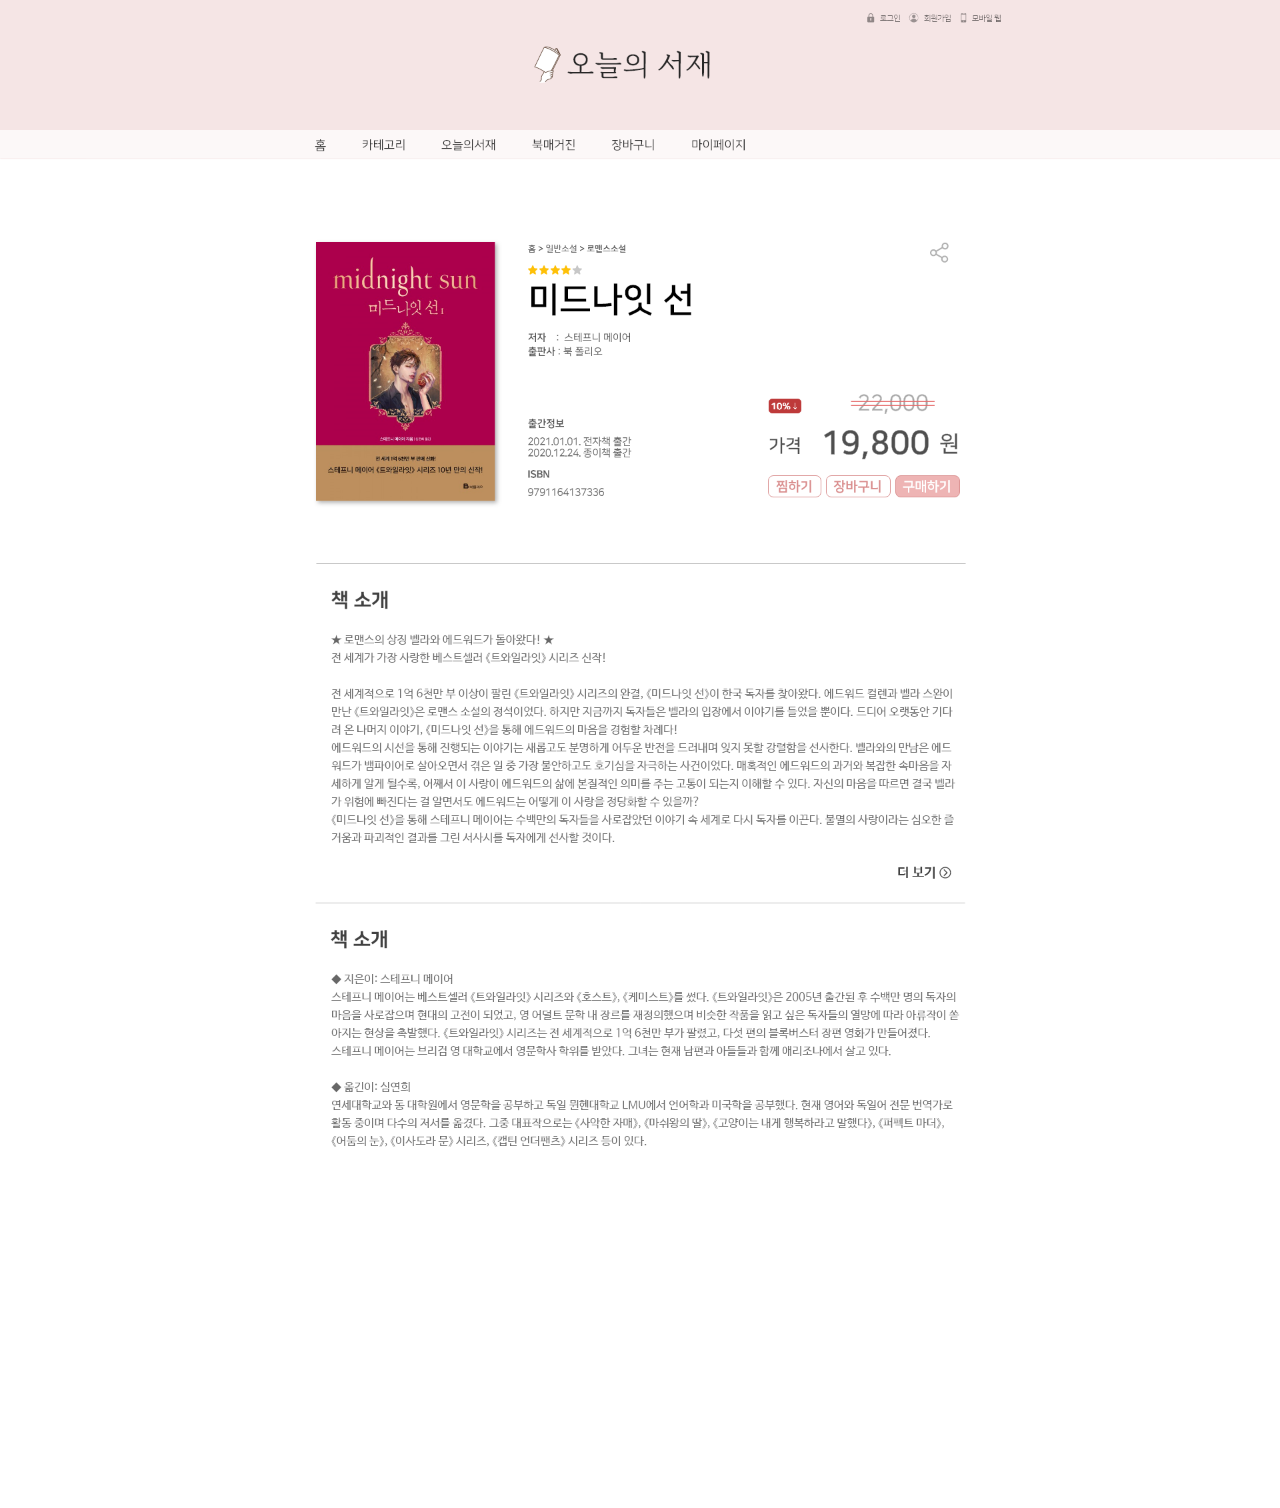
==== page3.html @ 9700c72a "0427 1541" ====
<!DOCTYPE html>
<html lang="ko" dir="ltr">
  <head>
    <meta charset="utf-8">
    <title>오늘의 서재 - 일반도서</title>
  </head>
  <style media="screen">
    * {margin:0; padding:0; box-sizing:border-box;}
    img { absolute; width:100%;}
    section a  { position: absolute; top:0; left:0; margin: 70px 0 0 800px; width: 280px; height: 50px; cursor: pointer;}
  </style>
  <body>
    <img src="images/page3.png" alt="일반도서페이지">
    <section>
      <a href="index.html"></a>
    </section>
  </body>
</html>
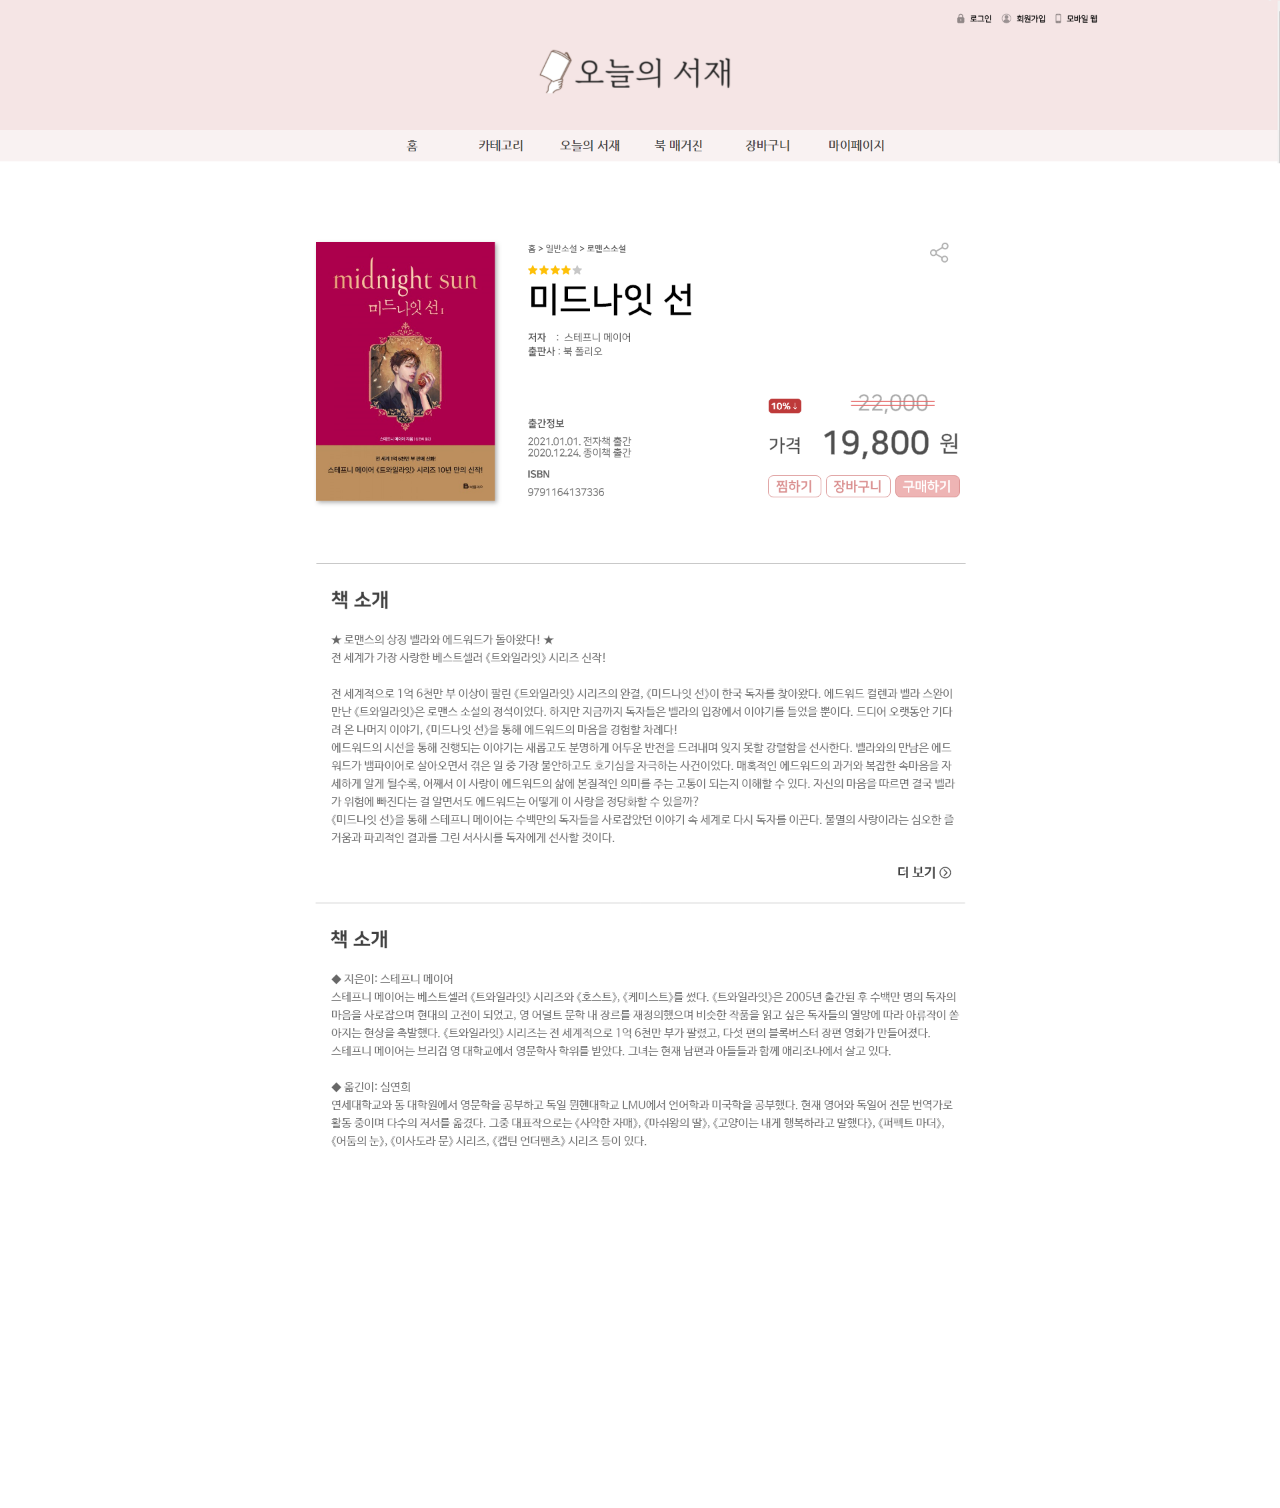
==== commit e9431054: "04271603" ====
--- a/page3.html
+++ b/page3.html
@@ -2,7 +2,7 @@
 <html lang="ko" dir="ltr">
   <head>
     <meta charset="utf-8">
-    <title>오늘의 서재 - 일반도서</title>
+    <title>오늘의 서재 - 도서 상세</title>
   </head>
   <style media="screen">
     * {margin:0; padding:0; box-sizing:border-box;}
